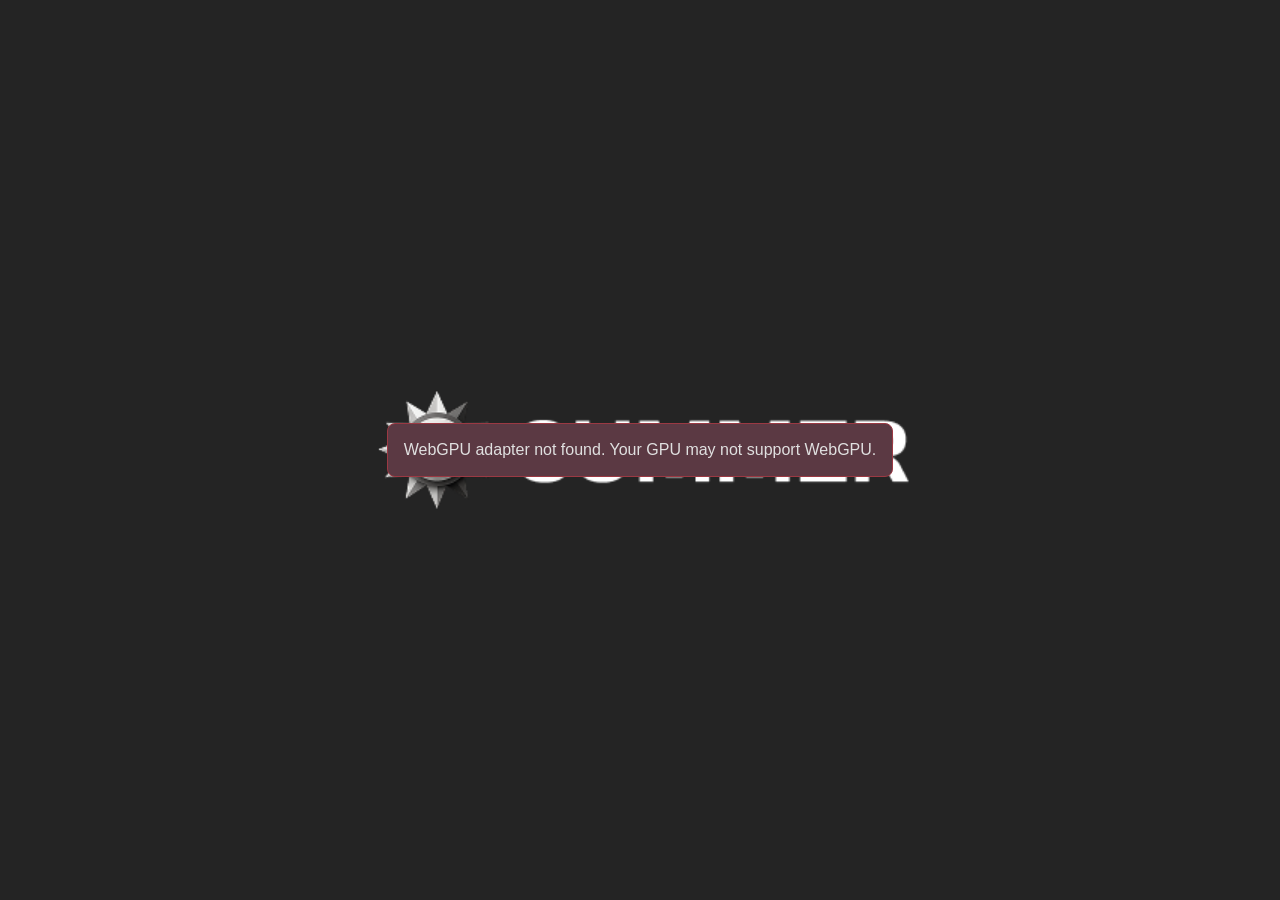
==== demo/index.html @ 3459ecba "Add Factions and Game pages, playable web demo, emblems and portraits" ====
<!DOCTYPE html>
<html lang="en">
	<head>
		<meta charset="utf-8">
		<meta name="viewport" content="width=device-width, user-scalable=no, initial-scale=1.0">
		<title>Skirmish Game New</title>
		<style>
html, body, #canvas {
	margin: 0;
	padding: 0;
	border: 0;
}

body {
	color: white;
	background-color: black;
	overflow: hidden;
	touch-action: none;
}

#canvas {
	display: block;
}

#canvas:focus {
	outline: none;
}

#status, #status-splash, #status-progress {
	position: absolute;
	left: 0;
	right: 0;
}

#status, #status-splash {
	top: 0;
	bottom: 0;
}

#status {
	background-color: #242424;
	display: flex;
	flex-direction: column;
	justify-content: center;
	align-items: center;
	visibility: hidden;
}

#status-splash {
	max-height: 100%;
	max-width: 100%;
	margin: auto;
}

#status-splash.show-image--false {
	display: none;
}

#status-splash.fullsize--true {
	height: 100%;
	width: 100%;
	object-fit: contain;
}

#status-splash.use-filter--false {
	image-rendering: pixelated;
}

#status-progress, #status-notice {
	display: none;
}

#status-progress {
	bottom: 10%;
	width: 50%;
	margin: 0 auto;
}

#status-notice {
	background-color: #5b3943;
	border-radius: 0.5rem;
	border: 1px solid #9b3943;
	color: #e0e0e0;
	font-family: 'Noto Sans', 'Droid Sans', Arial, sans-serif;
	line-height: 1.3;
	margin: 0 2rem;
	overflow: hidden;
	padding: 1rem;
	text-align: center;
	z-index: 1;
}
		</style>
		<link id="-gd-engine-icon" rel="icon" type="image/png" href="index.icon.png" />
<link rel="apple-touch-icon" href="index.apple-touch-icon.png"/>

	</head>
	<body>
		<canvas id="canvas">
			Your browser does not support the canvas tag.
		</canvas>

		<noscript>
			Your browser does not support JavaScript.
		</noscript>

		<div id="status">
			<img id="status-splash" class="show-image--true fullsize--true use-filter--true" src="index.png" alt="">
			<progress id="status-progress"></progress>
			<div id="status-notice"></div>
		</div>

		<script src="index.js"></script>
		<!-- //SUMMER START -->
		<script>
const GODOT_CONFIG = {"args":[],"canvasResizePolicy":2,"emscriptenPoolSize":8,"ensureCrossOriginIsolationHeaders":true,"executable":"index","experimentalVK":false,"fileSizes":{"index.pck":202548,"index.wasm":52300818},"focusCanvas":true,"gdextensionLibs":[],"godotPoolSize":4,"renderingDriver":"webgpu","summerWebProfile":"summer-web-jspi-v1"};
const GODOT_THREADS_ENABLED = false;
const GODOT_RENDERING_DRIVER = (GODOT_CONFIG['renderingDriver'] || '');
const engine = new Engine(GODOT_CONFIG);

(function () {
//SUMMER END
	const statusOverlay = document.getElementById('status');
	const statusProgress = document.getElementById('status-progress');
	const statusNotice = document.getElementById('status-notice');

	let initializing = true;
	let statusMode = '';

	function setStatusMode(mode) {
		if (statusMode === mode || !initializing) {
			return;
		}
		if (mode === 'hidden') {
			statusOverlay.remove();
			initializing = false;
			return;
		}
		statusOverlay.style.visibility = 'visible';
		statusProgress.style.display = mode === 'progress' ? 'block' : 'none';
		statusNotice.style.display = mode === 'notice' ? 'block' : 'none';
		statusMode = mode;
	}

	function setStatusNotice(text) {
		while (statusNotice.lastChild) {
			statusNotice.removeChild(statusNotice.lastChild);
		}
		const lines = text.split('\n');
		lines.forEach((line) => {
			statusNotice.appendChild(document.createTextNode(line));
			statusNotice.appendChild(document.createElement('br'));
		});
	}

	function displayFailureNotice(err) {
		console.error(err);
		if (err instanceof Error) {
			setStatusNotice(err.message);
		} else if (typeof err === 'string') {
			setStatusNotice(err);
		} else {
			setStatusNotice('An unknown error occurred.');
		}
		setStatusMode('notice');
		initializing = false;
	}
	//SUMMER START

	// An older Engine wrapper must not silently ignore an explicit profile.
	if (GODOT_CONFIG['summerWebProfile']
		&& ((GODOT_CONFIG['summerWebProfile'] !== 'summer-web-jspi-v1'
			&& GODOT_CONFIG['summerWebProfile'] !== 'summer-web-jspi-memory64-v1')
		|| typeof engine.getSummerWebProfile !== 'function' || typeof engine.stopSummerWeb !== 'function')) {
		displayFailureNotice('The selected runtime does not support the requested Summer Web execution profile. Re-export with a matching template.');
		return;
	}

	const missing = Engine.getMissingFeatures({
		threads: GODOT_THREADS_ENABLED,
		webgl: GODOT_RENDERING_DRIVER !== 'webgpu',
	});

	if (GODOT_RENDERING_DRIVER === 'webgpu' && (typeof navigator === 'undefined' || !navigator.gpu)) {
		missing.push('WebGPU (try Chrome, Edge, or Firefox)');
	}

	if (missing.length !== 0) {
		if (GODOT_CONFIG['serviceWorker'] && GODOT_CONFIG['ensureCrossOriginIsolationHeaders'] && 'serviceWorker' in navigator) {
			//SUMMER END
			let serviceWorkerRegistrationPromise;
			try {
				serviceWorkerRegistrationPromise = navigator.serviceWorker.getRegistration();
			} catch (err) {
				serviceWorkerRegistrationPromise = Promise.reject(new Error('Service worker registration failed.'));
			}
			// There's a chance that installing the service worker would fix the issue
			Promise.race([
				serviceWorkerRegistrationPromise.then((registration) => {
					if (registration != null) {
						return Promise.reject(new Error('Service worker already exists.'));
					}
					return registration;
				}).then(() => engine.installServiceWorker()),
				// For some reason, `getRegistration()` can stall
				new Promise((resolve) => {
					setTimeout(() => resolve(), 2000);
				}),
			]).then(() => {
				// Reload if there was no error.
				window.location.reload();
			}).catch((err) => {
				console.error('Error while registering service worker:', err);
			});
		} else {
			// Display the message as usual
			const missingMsg = 'Error\nThe following features required to run Godot projects on the Web are missing:\n';
			displayFailureNotice(missingMsg + missing.join('\n'));
		//SUMMER START
		}
	} else {
		setStatusMode('progress');
		// Show WebGPU initialization status if applicable.
		if (GODOT_RENDERING_DRIVER === 'webgpu') {
			setStatusNotice('Initializing WebGPU...');
			setStatusMode('notice');
		}
		engine.startGame({
			'onProgress': function (current, total) {
				setStatusMode('progress');
				if (current > 0 && total > 0) {
					statusProgress.value = current;
					statusProgress.max = total;
					//SUMMER END
				} else {
					statusProgress.removeAttribute('value');
					statusProgress.removeAttribute('max');
				}
			},
		}).then(() => {
			setStatusMode('hidden');
		}, displayFailureNotice);
	}
}());
		</script>
	</body>
</html>
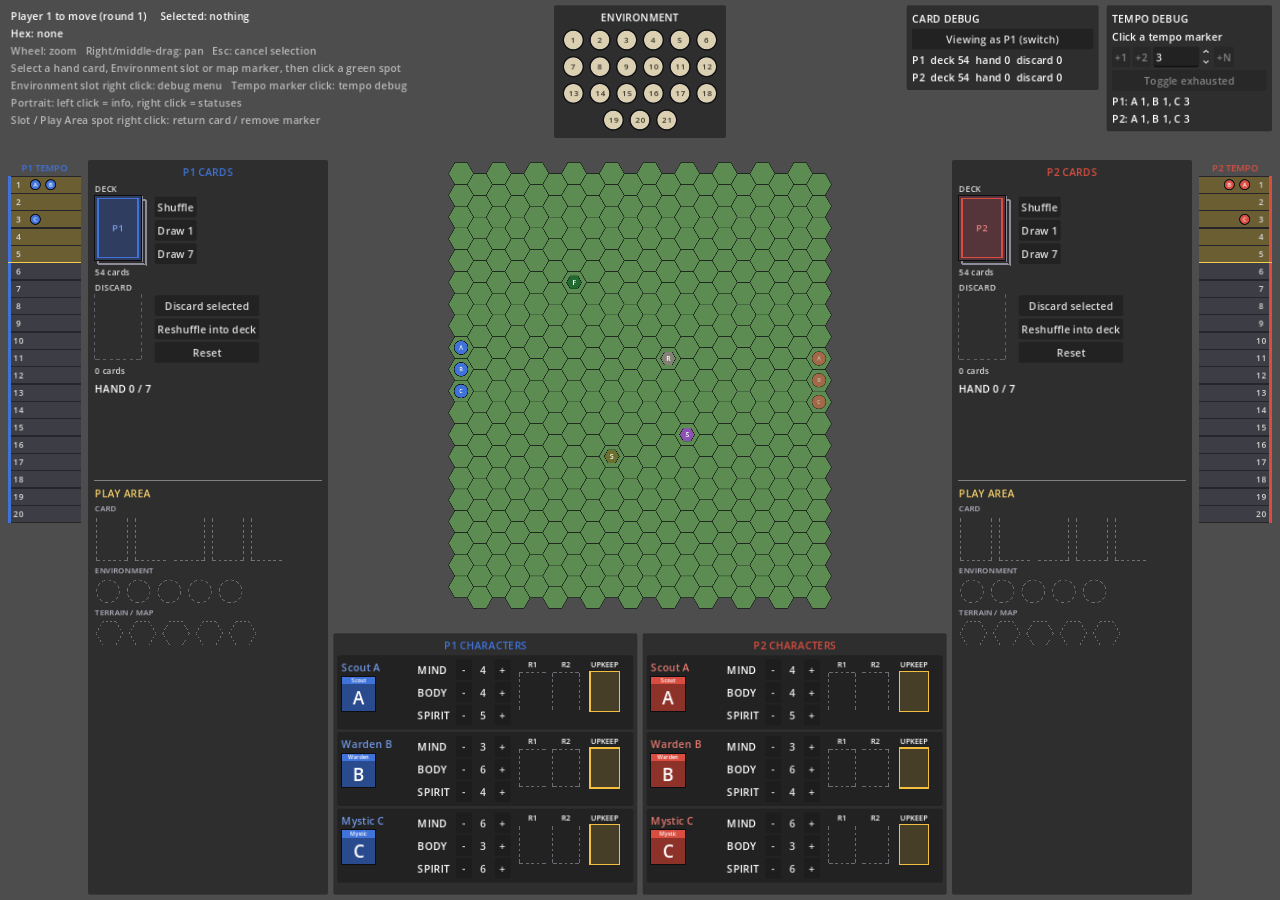
==== commit c2329052: "Switch game demo to WebGL2 build so it runs in all browsers" ====
--- a/demo/index.html
+++ b/demo/index.html
@@ -112,9 +112,8 @@
 		<script src="index.js"></script>
 		<!-- //SUMMER START -->
 		<script>
-const GODOT_CONFIG = {"args":[],"canvasResizePolicy":2,"emscriptenPoolSize":8,"ensureCrossOriginIsolationHeaders":true,"executable":"index","experimentalVK":false,"fileSizes":{"index.pck":202548,"index.wasm":52300818},"focusCanvas":true,"gdextensionLibs":[],"godotPoolSize":4,"renderingDriver":"webgpu","summerWebProfile":"summer-web-jspi-v1"};
+const GODOT_CONFIG = {"args":["--rendering-method","gl_compatibility","--rendering-driver","opengl3"],"canvasResizePolicy":2,"ensureCrossOriginIsolationHeaders":true,"executable":"index","experimentalVK":false,"fileSizes":{"index.pck":202548,"index.wasm":44586372},"focusCanvas":true,"gdextensionLibs":[],"renderingDriver":"opengl3","summerWebProfile":"summer-web-compat-v1"};
 const GODOT_THREADS_ENABLED = false;
-const GODOT_RENDERING_DRIVER = (GODOT_CONFIG['renderingDriver'] || '');
 const engine = new Engine(GODOT_CONFIG);
 
 (function () {
@@ -168,21 +167,16 @@
 
 	// An older Engine wrapper must not silently ignore an explicit profile.
 	if (GODOT_CONFIG['summerWebProfile']
-		&& ((GODOT_CONFIG['summerWebProfile'] !== 'summer-web-jspi-v1'
-			&& GODOT_CONFIG['summerWebProfile'] !== 'summer-web-jspi-memory64-v1')
-		|| typeof engine.getSummerWebProfile !== 'function' || typeof engine.stopSummerWeb !== 'function')) {
+		&& ((GODOT_CONFIG['summerWebProfile'] !== 'summer-web-compat-v1')
+			|| typeof engine.getSummerWebProfile !== 'function' || typeof engine.stopSummerWeb !== 'function')) {
 		displayFailureNotice('The selected runtime does not support the requested Summer Web execution profile. Re-export with a matching template.');
 		return;
 	}
 
 	const missing = Engine.getMissingFeatures({
 		threads: GODOT_THREADS_ENABLED,
-		webgl: GODOT_RENDERING_DRIVER !== 'webgpu',
+		webgl: true,
 	});
-
-	if (GODOT_RENDERING_DRIVER === 'webgpu' && (typeof navigator === 'undefined' || !navigator.gpu)) {
-		missing.push('WebGPU (try Chrome, Edge, or Firefox)');
-	}
 
 	if (missing.length !== 0) {
 		if (GODOT_CONFIG['serviceWorker'] && GODOT_CONFIG['ensureCrossOriginIsolationHeaders'] && 'serviceWorker' in navigator) {
@@ -219,11 +213,6 @@
 		}
 	} else {
 		setStatusMode('progress');
-		// Show WebGPU initialization status if applicable.
-		if (GODOT_RENDERING_DRIVER === 'webgpu') {
-			setStatusNotice('Initializing WebGPU...');
-			setStatusMode('notice');
-		}
 		engine.startGame({
 			'onProgress': function (current, total) {
 				setStatusMode('progress');
